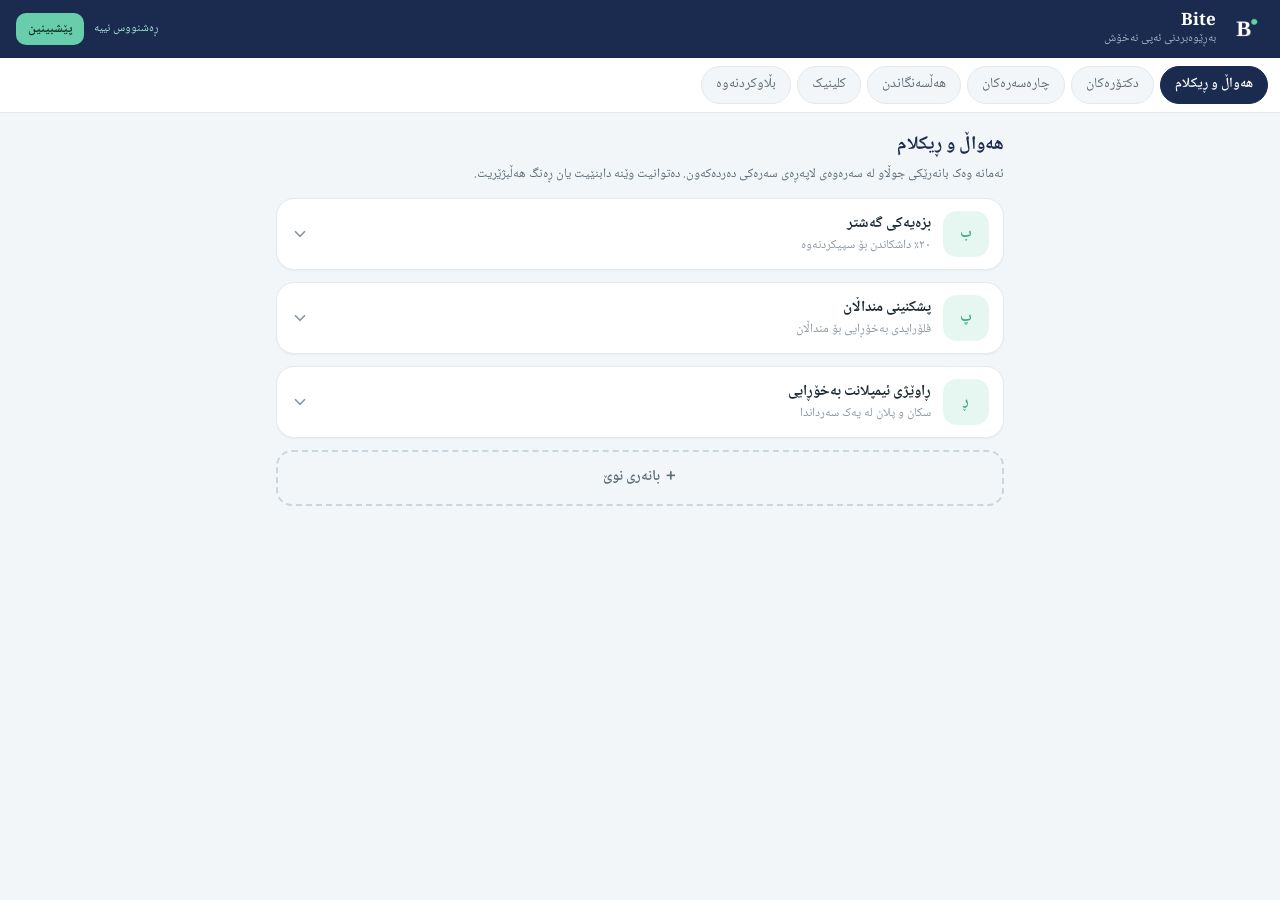
==== admin.html @ 0fbde5e6 "Add files via upload" ====
<!doctype html>
<html lang="ckb" dir="rtl">
<head>
<meta charset="utf-8">
<meta name="viewport" content="width=device-width, initial-scale=1, viewport-fit=cover">
<title>Bite · بەڕێوەبردن</title>
<meta name="robots" content="noindex,nofollow">
<link rel="icon" href="icon.svg" type="image/svg+xml">
<link rel="preconnect" href="https://fonts.googleapis.com">
<link rel="preconnect" href="https://fonts.gstatic.com" crossorigin>
<link href="https://fonts.googleapis.com/css2?family=Fraunces:opsz,wght@9..144,400;9..144,600;9..144,700&family=Noto+Naskh+Arabic:wght@400;500;600;700&display=swap" rel="stylesheet">
<link rel="stylesheet" href="admin.css">
</head>
<body>
<header class="top">
  <div class="brand"><img src="icon-192.png" alt="" width="38" height="38"><span><b>Bite</b><small>بەڕێوەبردنی ئەپی نەخۆش</small></span></div>
  <span class="grow"></span>
  <span class="state" id="state"></span>
  <button class="btn mint sm" data-act="preview">پێشبینین</button>
</header>
<nav class="tabs" id="tabs"></nav>
<main id="main"></main>
<div class="toast" id="toast" role="status"></div>
<script src="content.js"></script>
<script src="data.js"></script>
<script src="admin.js"></script>
</body>
</html>
---- admin.css ----
:root{--navy:#1B2B4F;--mint:#67CDAB;--mint-2:#3FA987;--mint-bg:#E6F7F1;--bg:#F3F6F8;--text:#1B2A33;--text-2:#5B6B75;--text-3:#8A96A0;--border:#E3E9EC;--red:#C24141;--red-bg:#FCEDED;--amber:#C9822E;--amber-bg:#FDF3E7;--font:'Noto Naskh Arabic','Fraunces',Georgia,serif;color-scheme:light}
*{box-sizing:border-box;margin:0;padding:0;-webkit-tap-highlight-color:transparent}
body{font-family:var(--font);background:var(--bg);color:var(--text);font-size:15px;line-height:1.55;padding-bottom:80px}
button,input,textarea,select{font:inherit;color:inherit}
button{cursor:pointer;border:0;background:none}
.grow{flex:1}
.top{position:sticky;top:0;z-index:20;background:var(--navy);color:#fff;display:flex;align-items:center;gap:10px;padding:10px 16px;padding-top:calc(10px + env(safe-area-inset-top,0px))}
.brand{display:flex;align-items:center;gap:10px}.brand img{border-radius:10px}
.brand b{display:block;font-size:17px;line-height:1.2}.brand small{display:block;font-size:12px;color:#9FB0C8;line-height:1.2}
.state{font-size:12px;color:#9FE1CB}.state.err{color:#FFB4B4}
.tabs{position:sticky;top:58px;z-index:19;background:#fff;border-bottom:1px solid var(--border);display:flex;gap:6px;overflow-x:auto;padding:8px 12px;scrollbar-width:none}
.tabs::-webkit-scrollbar{display:none}
.tabs button{flex:none;padding:7px 14px;border-radius:99px;font-size:14px;color:var(--text-2);background:var(--bg);border:1px solid var(--border)}
.tabs button.on{background:var(--navy);color:#fff;border-color:var(--navy);font-weight:600}
main{max-width:760px;margin:0 auto;padding:16px}
h2{font-size:19px;margin:2px 0 4px;color:var(--navy)}
.hint{font-size:13px;color:var(--text-2);margin-bottom:14px}
.card{background:#fff;border:1px solid var(--border);border-radius:18px;margin-bottom:12px;overflow:hidden;box-shadow:0 1px 2px rgba(16,24,40,.04)}
.card.hid{opacity:.7}
.ch{display:flex;align-items:center;gap:12px;padding:12px 14px;width:100%;text-align:start}
.ch .av{width:46px;height:46px;border-radius:14px;background:var(--mint-bg) center/cover;color:var(--mint-2);display:grid;place-items:center;font-weight:700;flex:none}
.ch .tt{flex:1;min-width:0}.ch .tt b{display:block;font-size:15px;white-space:nowrap;overflow:hidden;text-overflow:ellipsis}.ch .tt small{display:block;font-size:12.5px;color:var(--text-3);white-space:nowrap;overflow:hidden;text-overflow:ellipsis}
.ch .chev{color:var(--text-3);transition:transform .15s;flex:none}.card.open .chev{transform:rotate(180deg)}
.badge{font-size:11.5px;padding:1px 9px;border-radius:99px;background:var(--amber-bg);color:#7A4610;flex:none}
.body{display:none;padding:4px 14px 16px;border-top:1px solid var(--border)}
.card.open .body{display:block}
.f{display:block;margin-top:12px}.f>span{display:block;font-size:12.5px;color:var(--text-2);margin-bottom:4px}
input[type=text],input[type=number],input[type=url],input[type=tel],textarea,select{width:100%;padding:9px 12px;border:1px solid var(--border);border-radius:12px;background:#fff;font-size:15px}
input:focus,textarea:focus,select:focus{outline:2px solid var(--mint);outline-offset:-1px}
textarea{min-height:84px;resize:vertical}
.pair{display:grid;grid-template-columns:1fr 1fr;gap:8px}
.pair input[data-l=en],.pair textarea[data-l=en],input.ltr{direction:ltr;text-align:left}
.pair .lg{font-size:11px;color:var(--text-3);margin-top:2px}
.g3{display:grid;grid-template-columns:repeat(2,1fr);gap:8px}
@media(min-width:560px){.g3{grid-template-columns:repeat(4,1fr)}}
.checks{display:flex;flex-wrap:wrap;gap:6px;margin-top:2px}
.checks label{display:inline-flex;align-items:center;gap:6px;padding:6px 12px;border:1px solid var(--border);border-radius:99px;font-size:13.5px;background:#fff;cursor:pointer}
.checks label:has(input:checked){background:var(--mint-bg);border-color:var(--mint);color:#1E6B55;font-weight:600}
.checks input{accent-color:var(--mint-2)}
.sw{display:flex;gap:8px;flex-wrap:wrap;margin-top:2px}
.sw label{cursor:pointer}.sw input{display:none}
.sw i{display:block;width:44px;height:30px;border-radius:10px;border:2px solid transparent}
.sw input:checked+i{border-color:var(--navy);box-shadow:0 0 0 2px #fff inset}
.btn{display:inline-flex;align-items:center;justify-content:center;gap:6px;padding:10px 16px;border-radius:12px;font-weight:600;font-size:14.5px;background:var(--navy);color:#fff}
.btn.sm{padding:6px 12px;font-size:13px;border-radius:10px}
.btn.mint{background:var(--mint);color:#0B2A22}.btn.soft{background:var(--mint-bg);color:#1E6B55}.btn.ghost{background:var(--bg);color:var(--text-2);border:1px solid var(--border)}
.btn.red{background:var(--red-bg);color:var(--red)}
.btn[disabled]{opacity:.4}
.row{display:flex;gap:8px;flex-wrap:wrap;align-items:center;margin-top:14px}
.add{width:100%;border:2px dashed #C9D6DD;border-radius:16px;padding:14px;color:var(--text-2);font-weight:600;background:transparent;margin-bottom:8px}
.add:hover{border-color:var(--mint);color:var(--mint-2)}
.pbox{display:flex;align-items:center;gap:12px;margin-top:6px}
.thumb{width:84px;height:84px;border-radius:14px;background:var(--bg) center/cover;border:1px dashed #C9D6DD;display:grid;place-items:center;color:var(--text-3);font-size:26px;flex:none}
.thumb.promo{width:140px;height:70px}.thumb.gal{width:84px;height:60px}
.gl{display:grid;grid-template-columns:repeat(auto-fill,minmax(150px,1fr));gap:10px;margin-top:6px}
.gi{border:1px solid var(--border);border-radius:14px;padding:8px;background:var(--bg)}
.gi .thumb{width:100%;height:84px}
.gi input{margin-top:6px;padding:6px 8px;font-size:13px}
.note{background:var(--amber-bg);color:#7A4610;border-radius:12px;padding:10px 12px;font-size:13px;margin-top:10px}
.ok{background:var(--mint-bg);color:#1E6B55}
.meter{height:8px;border-radius:99px;background:var(--border);overflow:hidden;margin:6px 0}.meter i{display:block;height:100%;background:var(--mint-2)}.meter.hot i{background:var(--red)}
ol.steps{padding-inline-start:22px;color:var(--text-2);font-size:14px}ol.steps li{margin:6px 0}
.sec{font-weight:700;color:var(--navy);margin:18px 0 4px;font-size:15px}
.toast{position:fixed;bottom:calc(20px + env(safe-area-inset-bottom,0px));left:50%;transform:translate(-50%,30px);background:var(--navy);color:#fff;padding:10px 18px;border-radius:99px;font-size:14px;opacity:0;pointer-events:none;transition:.2s;z-index:50;max-width:92vw;text-align:center}
.toast.on{opacity:1;transform:translate(-50%,0)}.toast.err{background:var(--red)}
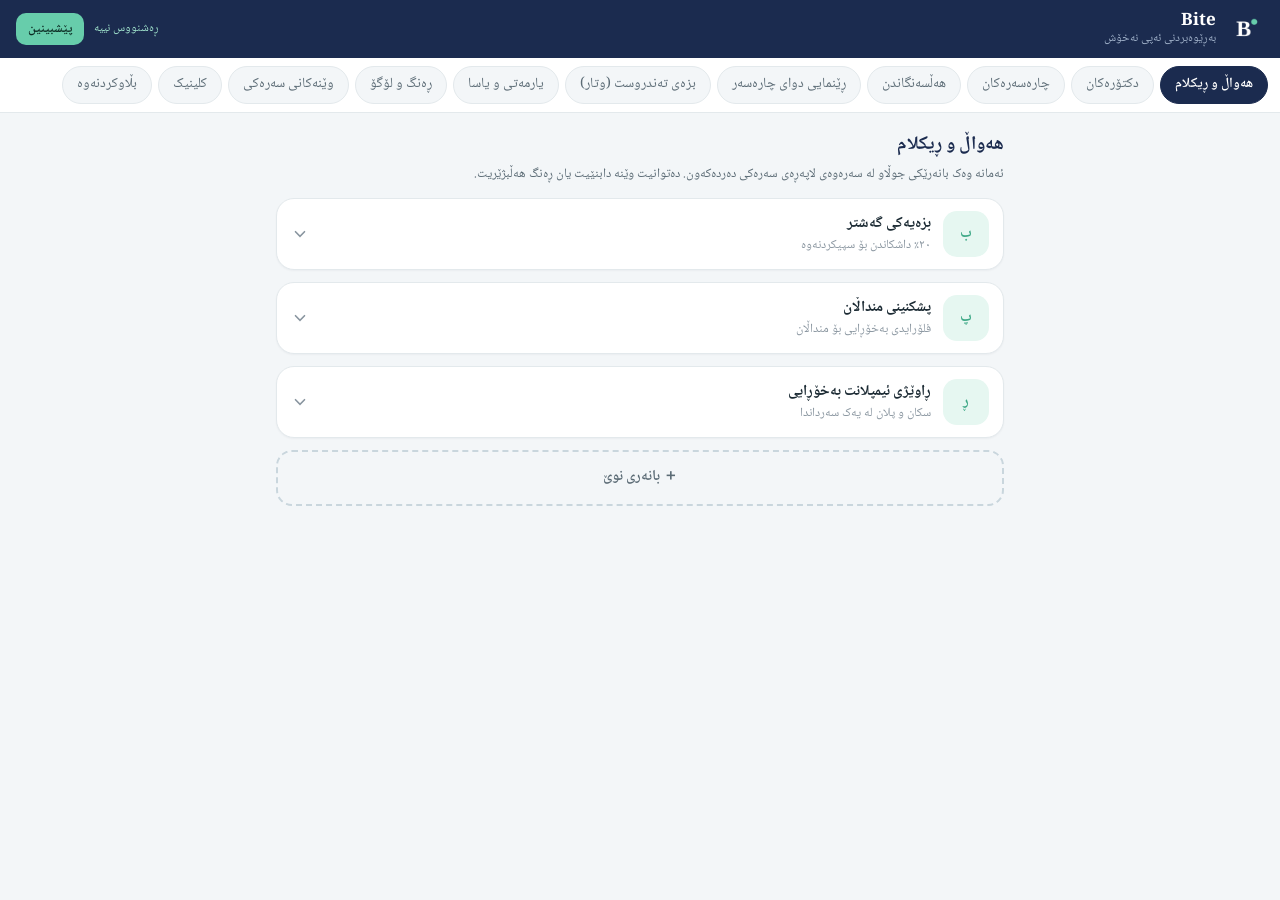
==== commit 1aa9e68d: "Add files via upload" ====
--- a/admin.html
+++ b/admin.html
@@ -21,6 +21,7 @@
 <nav class="tabs" id="tabs"></nav>
 <main id="main"></main>
 <div class="toast" id="toast" role="status"></div>
+<script src="ar.js"></script>
 <script src="content.js"></script>
 <script src="data.js"></script>
 <script src="admin.js"></script>
--- a/admin.css
+++ b/admin.css
@@ -25,7 +25,7 @@
 .body{display:none;padding:4px 14px 16px;border-top:1px solid var(--border)}
 .card.open .body{display:block}
 .f{display:block;margin-top:12px}.f>span{display:block;font-size:12.5px;color:var(--text-2);margin-bottom:4px}
-input[type=text],input[type=number],input[type=url],input[type=tel],textarea,select{width:100%;padding:9px 12px;border:1px solid var(--border);border-radius:12px;background:#fff;font-size:15px}
+input[type=text],input[type=date],input[type=number],input[type=url],input[type=tel],textarea,select{width:100%;padding:9px 12px;border:1px solid var(--border);border-radius:12px;background:#fff;font-size:15px}
 input:focus,textarea:focus,select:focus{outline:2px solid var(--mint);outline-offset:-1px}
 textarea{min-height:84px;resize:vertical}
 .pair{display:grid;grid-template-columns:1fr 1fr;gap:8px}
@@ -63,3 +63,28 @@
 .sec{font-weight:700;color:var(--navy);margin:18px 0 4px;font-size:15px}
 .toast{position:fixed;bottom:calc(20px + env(safe-area-inset-bottom,0px));left:50%;transform:translate(-50%,30px);background:var(--navy);color:#fff;padding:10px 18px;border-radius:99px;font-size:14px;opacity:0;pointer-events:none;transition:.2s;z-index:50;max-width:92vw;text-align:center}
 .toast.on{opacity:1;transform:translate(-50%,0)}.toast.err{background:var(--red)}
+
+.vh{position:absolute;width:1px;height:1px;opacity:0;overflow:hidden;clip:rect(0 0 0 0)}
+label.thumb{cursor:pointer}
+.thumb .plus{display:flex;flex-direction:column;align-items:center;line-height:1.1;color:var(--mint-2)}.thumb .plus small{font-size:11px;margin-top:2px}
+.thumb.tile{width:110px;height:96px}
+.thumb.svc{width:84px;height:84px}.thumb.wel{width:126px;height:90px}
+
+.pick{width:40px;height:40px;border-radius:12px;border:2px solid #fff;box-shadow:0 0 0 1px var(--border)}
+.pick.on{box-shadow:0 0 0 2px var(--navy)}
+input[type=color]{width:52px;height:42px;border:1px solid var(--border);border-radius:12px;padding:3px;background:#fff}
+.bprev{background:#F3F6F8;border:1px solid var(--border);border-radius:16px;padding:14px;margin-top:6px}
+.bp-row{display:flex;gap:8px;flex-wrap:wrap;align-items:center}
+.bp-btn{background:var(--mint);color:var(--mint-ink);font-weight:700;padding:7px 12px;border-radius:10px;font-size:13px}
+.bp-soft{background:var(--mint-bg);color:var(--mint-3);font-weight:600;padding:7px 12px;border-radius:10px;font-size:13px}
+.bp-ok{background:#E6F7F1;color:#1E6B55;padding:3px 10px;border-radius:99px;font-size:12px}
+.bp-tile{margin-top:12px;border-radius:18px;padding:16px;color:#fff;background:linear-gradient(150deg,var(--mint-2),var(--mint-d))}
+.bp-tile b{display:block;font-size:16px}.bp-tile small{color:rgba(255,255,255,.8)}
+.bp-bar{margin-top:12px;background:#fff;border-radius:14px;display:flex;justify-content:space-around;align-items:center;padding:8px 4px;font-size:12px;color:#8A96A0}
+.bp-bar .on{color:var(--mint-2);font-weight:700}
+.bp-bar i{font-style:normal;width:40px;height:40px;border-radius:50%;display:grid;place-items:center;color:#fff;font-size:20px;background:linear-gradient(145deg,var(--mint),var(--mint-2))}
+.ci-row{display:flex;gap:6px;align-items:center;margin-top:6px}.ci-row .pair{flex:1}.ci-row input{padding:7px 10px;font-size:14px}
+.pair.tri{grid-template-columns:1fr 1fr 1fr}
+.pair.tri .lg{display:block;font-size:10.5px;color:var(--text-3);margin-bottom:2px}
+.pair.tri textarea[data-l=ar],.pair.tri input[data-l=ar]{direction:rtl;text-align:right}
+@media(max-width:640px){.pair.tri{grid-template-columns:1fr;gap:6px}}
